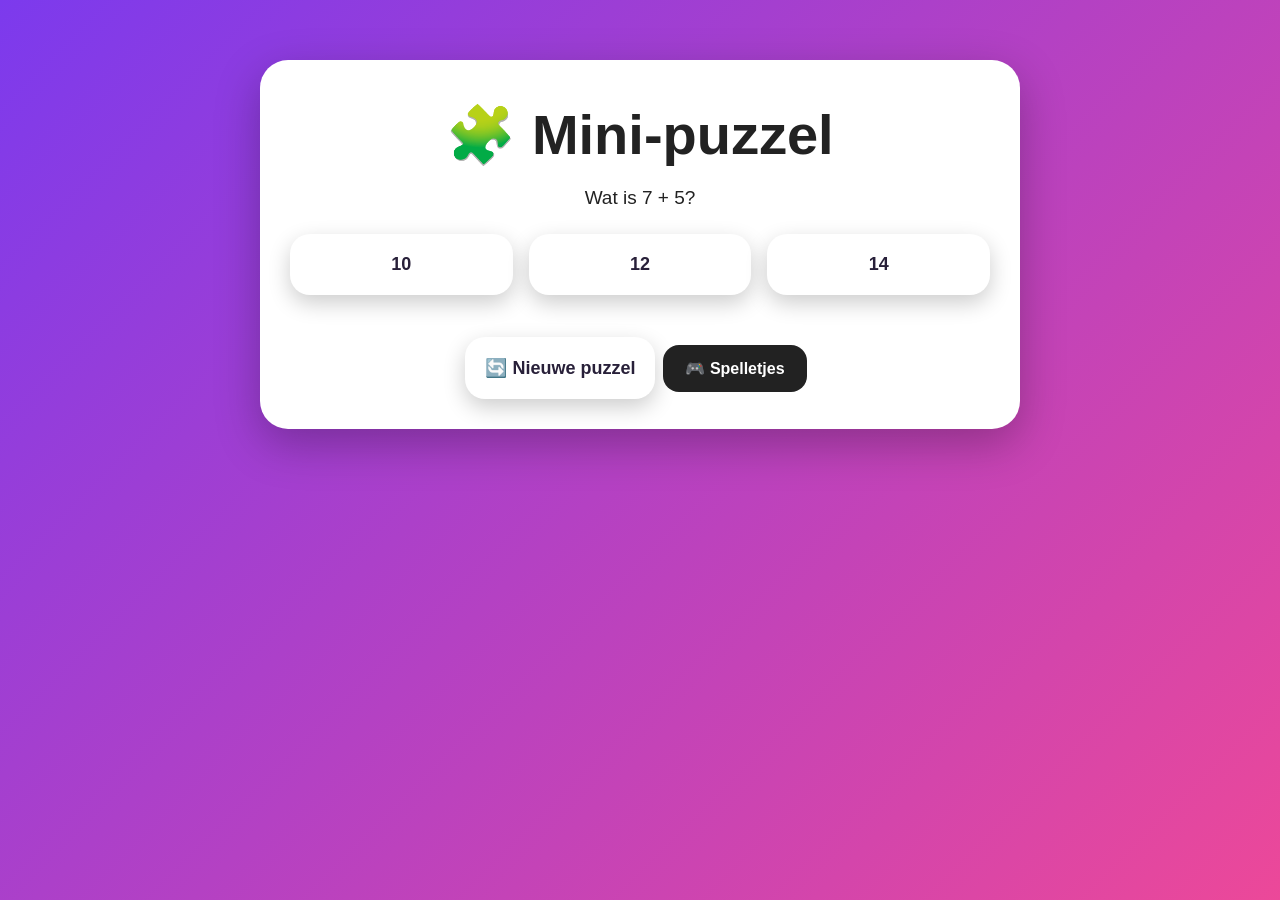
==== minipuzzel.html @ 759d10dd "Add files via upload" ====
<!doctype html><html lang="nl"><head><meta charset="utf-8"><meta name="viewport" content="width=device-width,initial-scale=1"><title>Mini-puzzel - VerveelMeNiet!</title><link rel="icon" href="icoon.svg" type="image/svg+xml"><link rel="stylesheet" href="style.css"></head><body><main class="page"><section class="card"><h1>🧩 Mini-puzzel</h1><p id="q"></p><div id="answers" class="grid small"></div><p id="msg"></p><button onclick="newQ()">🔄 Nieuwe puzzel</button><a class="back" href="spelletjes.html">🎮 Spelletjes</a></section></main><script>const qs=[['Wat is 7 + 5?',['10','12','14'],'12'],['Welke is een planeet?',['Maan','Mars','Zon'],'Mars'],['Hoeveel dagen heeft een week?',['5','7','9'],'7'],['Welke kleur krijg je met blauw + geel?',['Groen','Paars','Oranje'],'Groen']];function newQ(){let z=qs[Math.random()*qs.length|0];document.getElementById('q').textContent=z[0];document.getElementById('msg').textContent='';let a=document.getElementById('answers');a.innerHTML='';z[1].forEach(v=>{let b=document.createElement('button');b.textContent=v;b.onclick=()=>document.getElementById('msg').textContent=v===z[2]?'🎉 Goed!':'❌ Helaas, probeer opnieuw.';a.appendChild(b)})}newQ()</script></body></html>
---- style.css ----
*{box-sizing:border-box}body{margin:0;font-family:Arial,sans-serif;color:#fff;background:linear-gradient(135deg,#7c3aed,#ec4899);min-height:100vh}.page{max-width:1000px;margin:auto;padding:35px 20px;text-align:center}.card{background:#fff;color:#222;border-radius:28px;padding:30px;box-shadow:0 15px 45px #0004;max-width:760px;margin:25px auto}.intro{margin:8vh auto;max-width:650px}.emoji{font-size:80px}h1{font-size:clamp(34px,7vw,56px);margin:12px 0}p,.subtitle{font-size:19px}.grid{display:grid;grid-template-columns:repeat(auto-fit,minmax(205px,1fr));gap:16px;margin:25px auto}.grid.small{grid-template-columns:repeat(auto-fit,minmax(145px,1fr))}button,.button,.tile{border:0;border-radius:20px;padding:20px;background:#fff;color:#282039;font-size:18px;font-weight:700;box-shadow:0 8px 22px #0003;cursor:pointer;text-decoration:none;transition:.18s}.button{display:inline-block;background:#7c3aed;color:#fff;margin:10px}.tile{display:flex;flex-direction:column;gap:8px}.tile span{font-size:14px;font-weight:400;color:#666}.tile:hover,button:hover,.button:hover{transform:translateY(-3px) scale(1.02)}.special{background:#ffb000;color:#fff}.back{display:inline-block;margin:25px 8px 0;background:#222;color:#fff;padding:14px 22px;border-radius:16px;text-decoration:none;font-weight:700}.result{font-size:24px}.left{text-align:left}.left span{float:right}.memory{max-width:520px;margin:25px auto;display:grid;grid-template-columns:repeat(4,1fr);gap:10px}.memory-card{height:85px;font-size:34px;padding:5px}.memory-card.found{background:#86efac}.big{width:100%;font-size:32px;padding:30px}.color-box{width:220px;height:220px;border-radius:30px;margin:20px auto;cursor:pointer}#grid2048{display:grid;grid-template-columns:repeat(4,70px);gap:7px;justify-content:center;background:#8b5e3c;padding:8px;border-radius:12px;margin:20px auto}#grid2048 div{height:70px;background:#eee;color:#222;border-radius:8px;display:grid;place-items:center;font-size:24px;font-weight:bold}canvas{max-width:100%;border-radius:15px}small{color:#666}@media(max-width:600px){.page{padding:20px 12px}.card{padding:20px}.memory-card{height:65px}.memory{gap:6px}#grid2048{grid-template-columns:repeat(4,60px)}#grid2048 div{height:60px}}
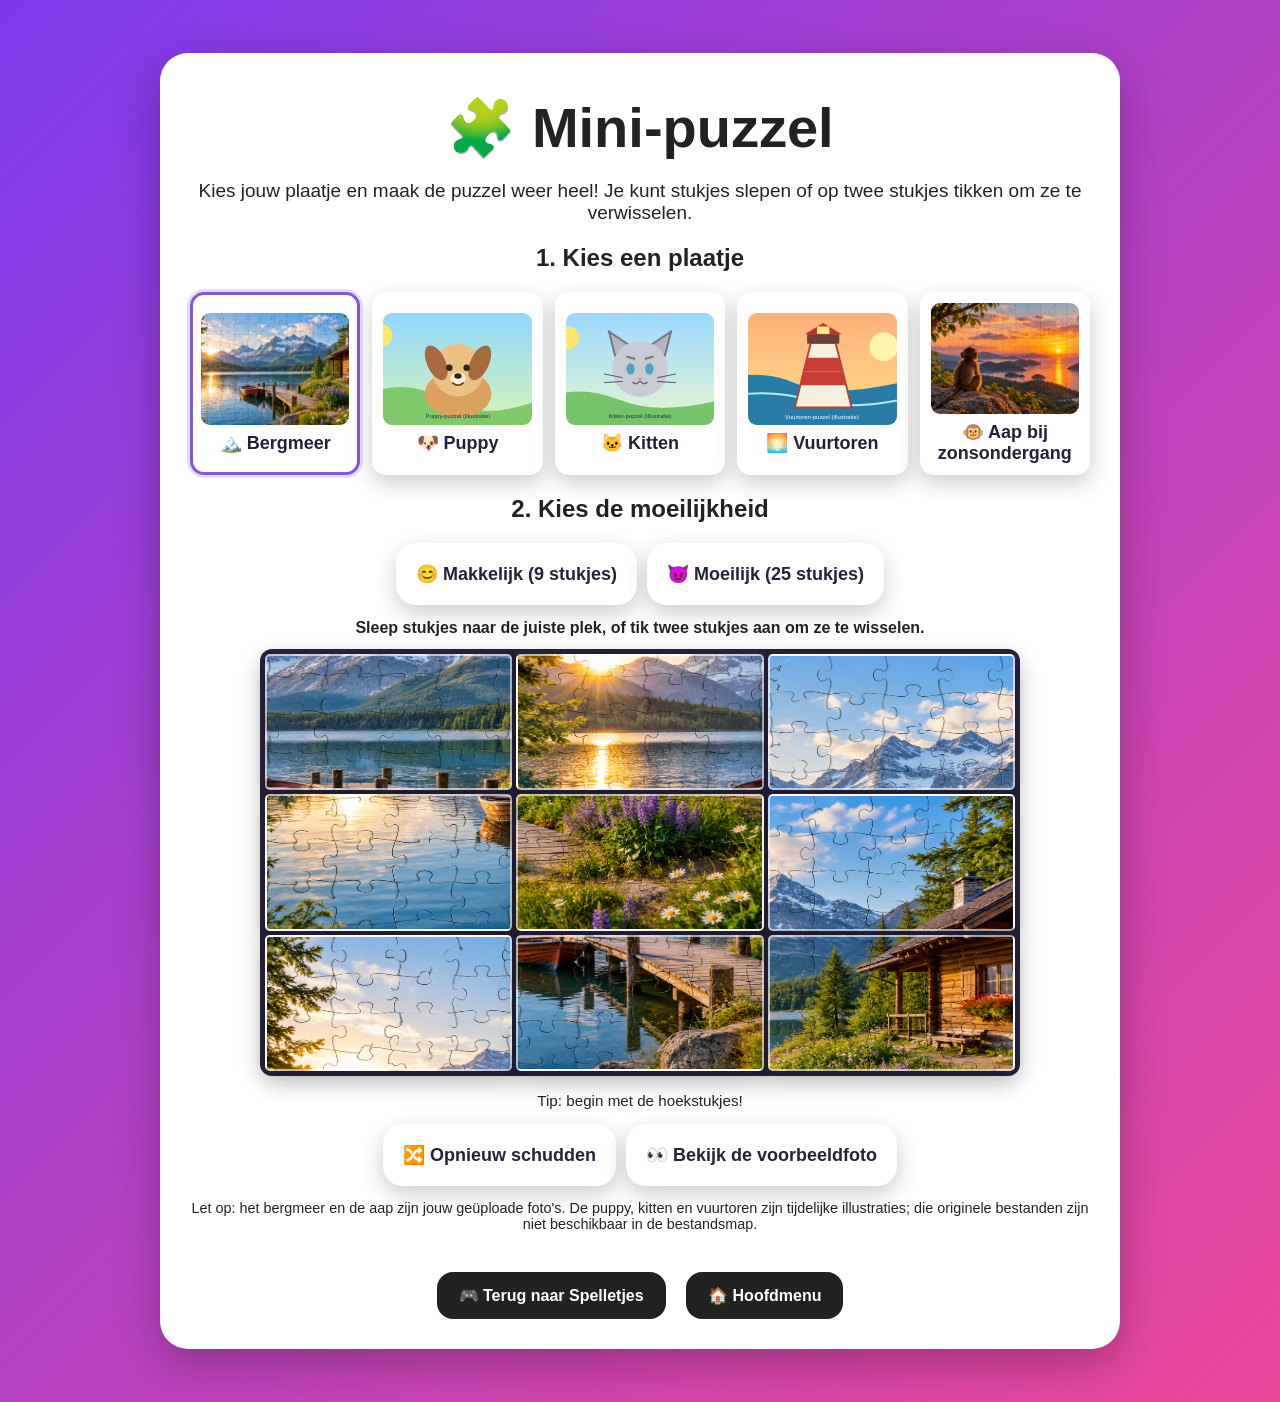
==== commit d3d7cd6b: "Add files via upload" ====
--- a/minipuzzel.html
+++ b/minipuzzel.html
@@ -1 +1,35 @@
-<!doctype html><html lang="nl"><head><meta charset="utf-8"><meta name="viewport" content="width=device-width,initial-scale=1"><title>Mini-puzzel - VerveelMeNiet!</title><link rel="icon" href="icoon.svg" type="image/svg+xml"><link rel="stylesheet" href="style.css"></head><body><main class="page"><section class="card"><h1>🧩 Mini-puzzel</h1><p id="q"></p><div id="answers" class="grid small"></div><p id="msg"></p><button onclick="newQ()">🔄 Nieuwe puzzel</button><a class="back" href="spelletjes.html">🎮 Spelletjes</a></section></main><script>const qs=[['Wat is 7 + 5?',['10','12','14'],'12'],['Welke is een planeet?',['Maan','Mars','Zon'],'Mars'],['Hoeveel dagen heeft een week?',['5','7','9'],'7'],['Welke kleur krijg je met blauw + geel?',['Groen','Paars','Oranje'],'Groen']];function newQ(){let z=qs[Math.random()*qs.length|0];document.getElementById('q').textContent=z[0];document.getElementById('msg').textContent='';let a=document.getElementById('answers');a.innerHTML='';z[1].forEach(v=>{let b=document.createElement('button');b.textContent=v;b.onclick=()=>document.getElementById('msg').textContent=v===z[2]?'🎉 Goed!':'❌ Helaas, probeer opnieuw.';a.appendChild(b)})}newQ()</script></body></html>+<!doctype html>
+<html lang="nl">
+<head>
+<meta charset="utf-8"><meta name="viewport" content="width=device-width,initial-scale=1">
+<title>Mini-puzzel - VerveelMeNiet!</title>
+<link rel="icon" href="icoon.svg" type="image/svg+xml"><link rel="stylesheet" href="style.css">
+<style>
+.puzzle-wrap{max-width:1000px;margin:18px auto}.picture-choices{display:grid;grid-template-columns:repeat(auto-fit,minmax(130px,1fr));gap:12px;margin:18px 0}.picture-choice{background:#fff;border:3px solid transparent;border-radius:14px;padding:8px;cursor:pointer;color:#242039;font-weight:700}.picture-choice img{width:100%;aspect-ratio:4/3;object-fit:cover;border-radius:9px;display:block;margin-bottom:7px}.picture-choice.active{border-color:#8757d9;box-shadow:0 0 0 3px #8757d933}.puzzle-tools{display:flex;gap:10px;justify-content:center;flex-wrap:wrap;margin:14px 0}.puzzle-board{display:grid;grid-template-columns:repeat(var(--n),1fr);gap:4px;width:min(92vw,760px);aspect-ratio:16/9;margin:0 auto;background:#27213b;padding:5px;border-radius:12px;box-shadow:0 8px 24px #0002}.piece{min-width:0;min-height:0;border:2px solid #ffffff99;border-radius:5px;cursor:grab;background-repeat:no-repeat;position:relative;touch-action:manipulation}.piece:focus{outline:3px solid #ffcf5c;outline-offset:1px}.piece.selected{outline:4px solid #ffcf5c;z-index:2}.piece.dragging{opacity:.45}.piece.over{outline:4px dashed #8df0c4}.puzzle-status{text-align:center;font-weight:700;margin:12px}.puzzle-preview{display:block;width:min(90%,400px);border-radius:10px;margin:12px auto}.puzzle-hint{text-align:center;font-size:.95rem}.puzzle-tools button{cursor:pointer}
+</style></head>
+<body><main class="page"><section class="card puzzle-wrap"><h1>🧩 Mini-puzzel</h1><p>Kies jouw plaatje en maak de puzzel weer heel! Je kunt stukjes slepen of op twee stukjes tikken om ze te verwisselen.</p>
+<h2>1. Kies een plaatje</h2><div class="picture-choices" id="choices"></div>
+<h2>2. Kies de moeilijkheid</h2><div class="puzzle-tools"><button type="button" onclick="startPuzzle(3)">😊 Makkelijk (9 stukjes)</button><button type="button" onclick="startPuzzle(5)">😈 Moeilijk (25 stukjes)</button></div>
+<div class="puzzle-status" id="status" aria-live="polite">Kies een plaatje en moeilijkheid om te beginnen.</div><div id="board" class="puzzle-board" style="--n:3" aria-label="Puzzelbord"></div><p class="puzzle-hint" id="hint">Tip: begin met de hoekstukjes!</p>
+<div class="puzzle-tools"><button type="button" onclick="shuffleAgain()">🔀 Opnieuw schudden</button><button type="button" onclick="showPreview()">👀 Bekijk de voorbeeldfoto</button></div><img id="preview" class="puzzle-preview" alt="Voorbeeld van de gekozen puzzelfoto" hidden>
+<p style="font-size:.9rem">Let op: het bergmeer en de aap zijn jouw geüploade foto's. De puppy, kitten en vuurtoren zijn tijdelijke illustraties; die originele bestanden zijn niet beschikbaar in de bestandsmap.</p>
+<a class="back" href="spelletjes.html">🎮 Terug naar Spelletjes</a> <a class="back" href="hoofdmenu.html">🏠 Hoofdmenu</a></section></main>
+<script>
+const pictures=[
+ {name:'🏔️ Bergmeer',src:'bergmeer.png'},
+ {name:'🐶 Puppy',src:'puppy.svg'},
+ {name:'🐱 Kitten',src:'kitten.svg'},
+ {name:'🌅 Vuurtoren',src:'vuurtoren.svg'},
+ {name:'🐵 Aap bij zonsondergang',src:'aap.png'}
+];
+const board=document.getElementById('board'),statusEl=document.getElementById('status');let n=3,order=[],selected=null,dragFrom=null,currentPicture=pictures[0].src;
+function drawChoices(){const root=document.getElementById('choices');pictures.forEach((pic,i)=>{const b=document.createElement('button');b.type='button';b.className='picture-choice'+(i===0?' active':'');b.innerHTML=`<img src="${pic.src}" alt=""><span>${pic.name}</span>`;b.onclick=()=>{currentPicture=pic.src;document.querySelectorAll('.picture-choice').forEach(x=>x.classList.remove('active'));b.classList.add('active');document.getElementById('preview').src=currentPicture;if(order.length)startPuzzle(n);else updateStatus('Plaatje gekozen! Kies een moeilijkheid.');};root.appendChild(b)});document.getElementById('preview').src=currentPicture}
+function shuffled(){let a=Array.from({length:n*n},(_,i)=>i);do{for(let i=a.length-1;i>0;i--){let j=Math.floor(Math.random()*(i+1));[a[i],a[j]]=[a[j],a[i]]}}while(a.every((v,i)=>v===i));return a}
+function startPuzzle(size){n=size;order=shuffled();selected=null;moves=0;board.style.setProperty('--n',n);document.getElementById('preview').hidden=true;render();updateStatus('Sleep stukjes naar de juiste plek, of tik twee stukjes aan om ze te wisselen.')}
+let moves=0;
+function render(){board.innerHTML='';order.forEach((correctIndex,slot)=>{let p=document.createElement('button');p.type='button';p.className='piece';p.setAttribute('aria-label',`Puzzelstuk ${correctIndex+1}`);p.style.backgroundImage=`url("${currentPicture}")`;p.style.backgroundSize=`${n*100}% ${n*100}%`;p.style.backgroundPosition=`${(correctIndex%n)/(n-1)*100}% ${Math.floor(correctIndex/n)/(n-1)*100}%`;p.draggable=true;p.dataset.slot=slot;p.addEventListener('click',()=>tapPiece(slot));p.addEventListener('dragstart',e=>{dragFrom=slot;p.classList.add('dragging');e.dataTransfer.setData('text/plain',String(slot))});p.addEventListener('dragend',()=>{p.classList.remove('dragging');document.querySelectorAll('.piece').forEach(x=>x.classList.remove('over'))});p.addEventListener('dragover',e=>{e.preventDefault();p.classList.add('over')});p.addEventListener('dragleave',()=>p.classList.remove('over'));p.addEventListener('drop',e=>{e.preventDefault();let from=Number(e.dataTransfer.getData('text/plain'));swap(from,slot)});board.appendChild(p)})}
+function tapPiece(slot){if(selected===null){selected=slot;render();board.children[slot].classList.add('selected');updateStatus('Stukje geselecteerd! Tik nu op een tweede stukje om ze te wisselen.');return}if(selected===slot){selected=null;render();updateStatus('Selectie opgeheven.');return}swap(selected,slot)}
+function swap(a,b){if(a===null||a===b)return;[order[a],order[b]]=[order[b],order[a]];selected=null;moves++;render();if(order.every((v,i)=>v===i)){updateStatus(`🎉 Gelukt! Je hebt de puzzel opgelost in ${moves} zetten!`);document.getElementById('hint').textContent='Fantastisch gepuzzeld! Kies een andere afbeelding of moeilijkheid.'}else updateStatus(`Zetten: ${moves}. Nog even puzzelen!`)}
+function updateStatus(t){statusEl.textContent=t}function shuffleAgain(){if(!order.length){startPuzzle(3);return}order=shuffled();selected=null;moves=0;render();updateStatus('Opnieuw geschud! Veel succes.')}function showPreview(){let p=document.getElementById('preview');p.hidden=!p.hidden}
+drawChoices();startPuzzle(3);
+</script></body></html>
--- a/style.css
+++ b/style.css
@@ -1 +1,5 @@
-*{box-sizing:border-box}body{margin:0;font-family:Arial,sans-serif;color:#fff;background:linear-gradient(135deg,#7c3aed,#ec4899);min-height:100vh}.page{max-width:1000px;margin:auto;padding:35px 20px;text-align:center}.card{background:#fff;color:#222;border-radius:28px;padding:30px;box-shadow:0 15px 45px #0004;max-width:760px;margin:25px auto}.intro{margin:8vh auto;max-width:650px}.emoji{font-size:80px}h1{font-size:clamp(34px,7vw,56px);margin:12px 0}p,.subtitle{font-size:19px}.grid{display:grid;grid-template-columns:repeat(auto-fit,minmax(205px,1fr));gap:16px;margin:25px auto}.grid.small{grid-template-columns:repeat(auto-fit,minmax(145px,1fr))}button,.button,.tile{border:0;border-radius:20px;padding:20px;background:#fff;color:#282039;font-size:18px;font-weight:700;box-shadow:0 8px 22px #0003;cursor:pointer;text-decoration:none;transition:.18s}.button{display:inline-block;background:#7c3aed;color:#fff;margin:10px}.tile{display:flex;flex-direction:column;gap:8px}.tile span{font-size:14px;font-weight:400;color:#666}.tile:hover,button:hover,.button:hover{transform:translateY(-3px) scale(1.02)}.special{background:#ffb000;color:#fff}.back{display:inline-block;margin:25px 8px 0;background:#222;color:#fff;padding:14px 22px;border-radius:16px;text-decoration:none;font-weight:700}.result{font-size:24px}.left{text-align:left}.left span{float:right}.memory{max-width:520px;margin:25px auto;display:grid;grid-template-columns:repeat(4,1fr);gap:10px}.memory-card{height:85px;font-size:34px;padding:5px}.memory-card.found{background:#86efac}.big{width:100%;font-size:32px;padding:30px}.color-box{width:220px;height:220px;border-radius:30px;margin:20px auto;cursor:pointer}#grid2048{display:grid;grid-template-columns:repeat(4,70px);gap:7px;justify-content:center;background:#8b5e3c;padding:8px;border-radius:12px;margin:20px auto}#grid2048 div{height:70px;background:#eee;color:#222;border-radius:8px;display:grid;place-items:center;font-size:24px;font-weight:bold}canvas{max-width:100%;border-radius:15px}small{color:#666}@media(max-width:600px){.page{padding:20px 12px}.card{padding:20px}.memory-card{height:65px}.memory{gap:6px}#grid2048{grid-template-columns:repeat(4,60px)}#grid2048 div{height:60px}}+*{box-sizing:border-box}body{margin:0;font-family:Arial,sans-serif;color:#fff;background:linear-gradient(135deg,#7c3aed,#ec4899);min-height:100vh}.page{max-width:1000px;margin:auto;padding:35px 20px;text-align:center}.card{background:#fff;color:#222;border-radius:28px;padding:30px;box-shadow:0 15px 45px #0004;max-width:760px;margin:25px auto}.intro{margin:8vh auto;max-width:650px}.emoji{font-size:80px}h1{font-size:clamp(34px,7vw,56px);margin:12px 0}p,.subtitle{font-size:19px}.grid{display:grid;grid-template-columns:repeat(auto-fit,minmax(205px,1fr));gap:16px;margin:25px auto}.grid.small{grid-template-columns:repeat(auto-fit,minmax(145px,1fr))}button,.button,.tile{border:0;border-radius:20px;padding:20px;background:#fff;color:#282039;font-size:18px;font-weight:700;box-shadow:0 8px 22px #0003;cursor:pointer;text-decoration:none;transition:.18s}.button{display:inline-block;background:#7c3aed;color:#fff;margin:10px}.tile{display:flex;flex-direction:column;gap:8px}.tile span{font-size:14px;font-weight:400;color:#666}.tile:hover,button:hover,.button:hover{transform:translateY(-3px) scale(1.02)}.special{background:#ffb000;color:#fff}.back{display:inline-block;margin:25px 8px 0;background:#222;color:#fff;padding:14px 22px;border-radius:16px;text-decoration:none;font-weight:700}.result{font-size:24px}.left{text-align:left}.left span{float:right}.memory{max-width:520px;margin:25px auto;display:grid;grid-template-columns:repeat(4,1fr);gap:10px}.memory-card{height:85px;font-size:34px;padding:5px}.memory-card.found{background:#86efac}.big{width:100%;font-size:32px;padding:30px}.color-box{width:220px;height:220px;border-radius:30px;margin:20px auto;cursor:pointer}#grid2048{display:grid;grid-template-columns:repeat(4,70px);gap:7px;justify-content:center;background:#8b5e3c;padding:8px;border-radius:12px;margin:20px auto}#grid2048 div{height:70px;background:#eee;color:#222;border-radius:8px;display:grid;place-items:center;font-size:24px;font-weight:bold}canvas{max-width:100%;border-radius:15px}small{color:#666}@media(max-width:600px){.page{padding:20px 12px}.card{padding:20px}.memory-card{height:65px}.memory{gap:6px}#grid2048{grid-template-columns:repeat(4,60px)}#grid2048 div{height:60px}}
+/* De waarzegster en het bewegende kristallen-bol-filmpje */
+[hidden]{display:none!important}.random-page{max-width:1100px}.fortune-scene{max-width:1000px;margin:20px auto}.fortune-heading{margin:24px auto}.fortune-heading h2{font-size:clamp(25px,4vw,38px);margin-bottom:6px}.fortune-heading p{margin-top:5px}.fortune-layout{display:grid;grid-template-columns:minmax(220px,.8fr) minmax(280px,1.2fr);align-items:center;gap:25px;background:#241044;border:2px solid #f5d0fe;border-radius:30px;padding:25px;box-shadow:0 15px 45px #0005}.fortune-teller{position:relative;min-height:330px;display:flex;flex-direction:column;align-items:center;justify-content:flex-end;overflow:hidden;border-radius:22px;background:radial-gradient(ellipse at 50% 55%,#6d28d9 0,#3b0764 58%,#1e103d 100%);padding-top:15px}.teller-stars{position:absolute;top:15px;color:#fef08a;font-size:23px;letter-spacing:8px;animation:twinkle 2s infinite alternate}.teller-hat{z-index:2;display:grid;place-items:center;width:150px;height:75px;background:#17112f;color:#f0abfc;font-size:26px;border:3px solid #f0abfc;border-radius:80% 80% 12% 12%;transform:rotate(-5deg);margin-bottom:-8px;box-shadow:0 0 18px #e879f9}.teller-face{z-index:3;position:relative;width:112px;height:118px;background:linear-gradient(135deg,#fbd5b5,#e8a27e);border-radius:45% 45% 48% 48%;border:3px solid #f7c5e7;display:flex;flex-direction:column;align-items:center;justify-content:center;color:#382044;box-shadow:inset -9px -4px 0 #d98d7b}.hair{position:absolute;top:4px;font-size:42px;color:#392044}.eyes{font-size:27px;letter-spacing:16px;margin-left:14px;margin-top:14px}.nose{font-size:25px;line-height:15px}.smile{font-size:32px;line-height:26px}.teller-body{position:relative;width:205px;height:115px;margin-top:-4px;background:linear-gradient(135deg,#c026d3,#6b21a8 65%,#3b0764);border-radius:70px 70px 0 0;border:3px solid #e879f9;box-shadow:0 0 25px #a855f7}.necklace{position:absolute;left:91px;top:16px;color:#fde68a;font-size:28px}.cape-star{position:absolute;right:27px;top:48px;color:#fef08a;font-size:25px}.teller-caption{z-index:4;position:absolute;bottom:8px;color:#fce7f3;font-size:11px;letter-spacing:3px}.crystal-wrap{display:flex;flex-direction:column;align-items:center;min-width:0}.crystal-label{font-size:12px;letter-spacing:2px;color:#f5d0fe;margin-bottom:12px;text-align:center}.crystal-ball{position:relative;width:min(100%,330px);aspect-ratio:1;border-radius:50%;overflow:hidden;background:radial-gradient(circle at 32% 23%,#e9d5ff 0,#a78bfa 8%,#6d28d9 32%,#312e81 68%,#160d38 100%);border:4px solid #e9d5ff;box-shadow:inset -16px -14px 35px #09051b99,inset 12px 10px 22px #fff8,0 0 25px #c084fc,0 0 60px #8b5cf688}.movie-sky{position:absolute;inset:7%;overflow:hidden;border-radius:50%;background:linear-gradient(#22104e,#4c1d95 48%,#0f766e 100%);animation:skyShift 8s ease-in-out infinite alternate}.movie-star{position:absolute;color:#fff7b8;animation:twinkle 1.4s infinite alternate}.star-one{left:22%;top:18%;font-size:19px}.star-two{right:21%;top:29%;font-size:25px;animation-delay:.6s}.star-three{left:45%;top:10%;font-size:14px;animation-delay:.3s}.movie-moon{position:absolute;right:19%;top:15%;width:39px;height:39px;border-radius:50%;background:#fff1b8;box-shadow:0 0 24px #fef3c7}.movie-cloud{position:absolute;width:90px;height:24px;background:#c4b5fd99;border-radius:50%;filter:blur(2px);animation:cloudDrift 7s linear infinite}.cloud-one{top:42%;left:-20%}.cloud-two{top:55%;left:55%;animation-duration:9s;animation-direction:reverse}.movie-creature{position:absolute;z-index:3;left:50%;top:47%;font-size:clamp(54px,8vw,83px);transform:translate(-50%,-50%);filter:drop-shadow(0 0 12px #f0abfc);animation:creatureFlight 3.8s ease-in-out infinite}.movie-ground{position:absolute;bottom:-10%;left:-10%;width:120%;height:32%;background:linear-gradient(#34d399,#065f46);border-radius:50% 50% 0 0;box-shadow:0 -8px 20px #6ee7b755}.movie-sparkle{position:absolute;z-index:4;color:#fef08a;animation:floatSparkle 3s ease-in-out infinite}.sparkle-one{left:22%;top:61%;font-size:24px}.sparkle-two{right:23%;top:49%;font-size:18px;animation-delay:1s}.film-glint{position:absolute;inset:0;border-radius:50%;background:linear-gradient(125deg,#fff7 0%,transparent 23%,transparent 65%,#fff1 100%);pointer-events:none}.crystal-base{width:42%;height:24px;margin-top:-2px;border-radius:0 0 50% 50%;background:linear-gradient(90deg,#6d28d9,#f0abfc,#6d28d9);box-shadow:0 7px 18px #0005}.movie-controls{width:min(100%,330px);display:flex;align-items:center;gap:8px;margin-top:12px;color:#f5d0fe;font-size:10px;letter-spacing:1px}.playing-dot{width:8px;height:8px;border-radius:50%;background:#86efac;box-shadow:0 0 10px #86efac;animation:twinkle 1s infinite alternate}.movie-time{margin-left:auto}.prediction-card{max-width:700px;margin:22px auto;background:#fff;color:#2e1065;border:3px solid #f0abfc;border-radius:25px;padding:24px;box-shadow:0 10px 35px #0003}.prediction-label{font-size:12px;font-weight:bold;letter-spacing:2px;color:#7e22ce}.prediction-card h3{font-size:27px;margin:10px 0}.prediction-card p{line-height:1.5}.prediction-card button{background:#7c3aed;color:white;padding:15px 20px}.fortune-scene .back{margin-top:8px}@keyframes creatureFlight{0%,100%{transform:translate(-50%,-50%) rotate(-7deg) scale(1)}25%{transform:translate(-38%,-62%) rotate(8deg) scale(1.08)}50%{transform:translate(-58%,-44%) rotate(-3deg) scale(.96)}75%{transform:translate(-42%,-35%) rotate(6deg) scale(1.05)}}@keyframes cloudDrift{from{transform:translateX(-20px)}to{transform:translateX(250px)}}@keyframes floatSparkle{0%,100%{transform:translateY(0) rotate(0);opacity:.5}50%{transform:translateY(-17px) rotate(90deg);opacity:1}}@keyframes twinkle{from{opacity:.45;transform:scale(.85)}to{opacity:1;transform:scale(1.12)}}@keyframes skyShift{from{filter:hue-rotate(-12deg)}to{filter:hue-rotate(18deg)}}@media(max-width:650px){.fortune-layout{grid-template-columns:1fr;padding:14px;gap:18px}.fortune-teller{min-height:285px}.crystal-ball{width:min(82vw,300px)}.fortune-heading p{font-size:16px}.prediction-card{padding:18px}}
+
+.music-button{margin-top:14px;padding:12px 16px;background:#f5d0fe;color:#3b0764;font-size:14px;border:1px solid #e879f9;box-shadow:0 5px 16px #0003}.music-button:hover{background:#fae8ff}
